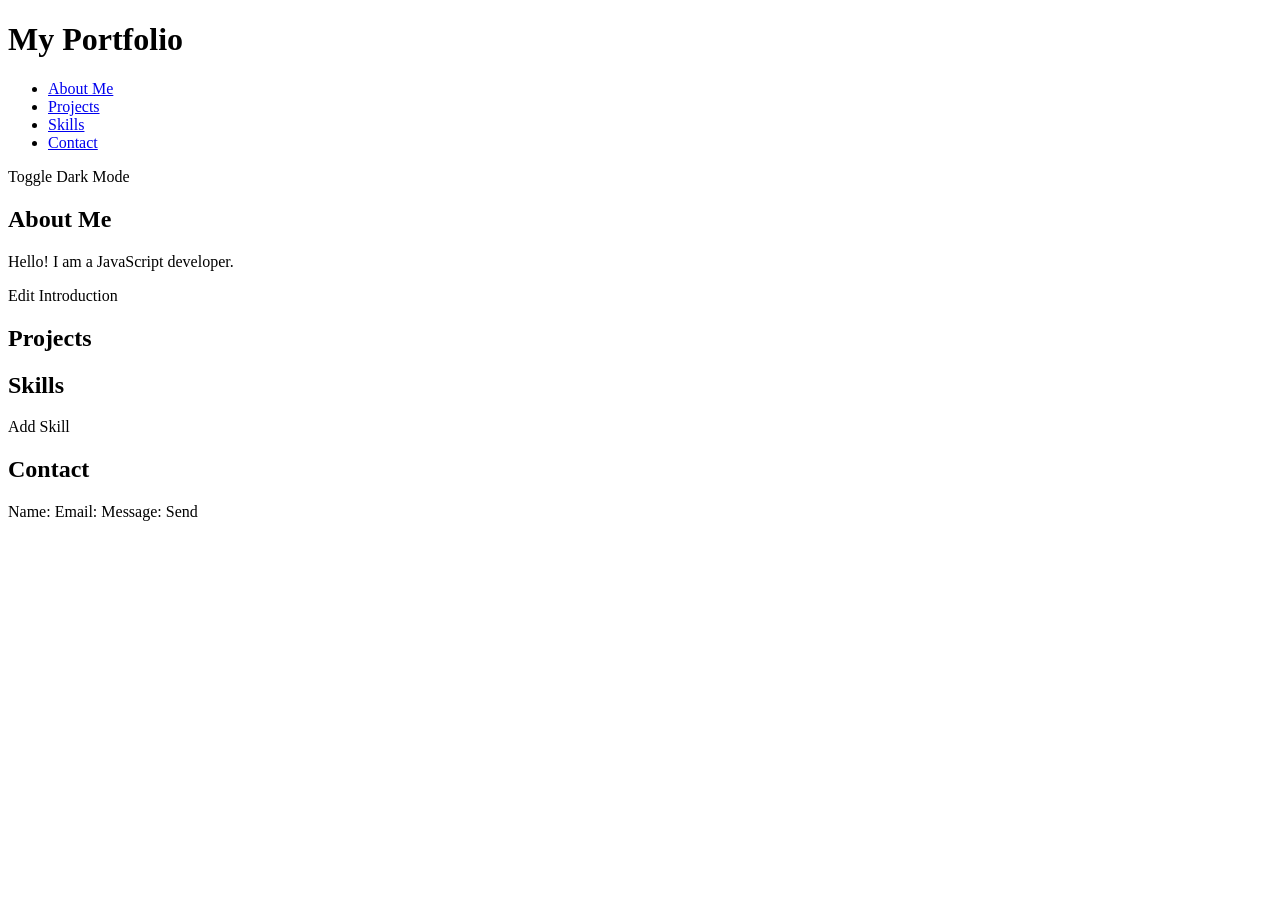
==== portfolio/index.html @ 0fdd5d21 "Add files via upload" ====
﻿<!DOCTYPE html PUBLIC "-//W3C//DTD XHTML 1.0 Transitional//EN" "http://www.w3.org/TR/xhtml1/DTD/xhtml1-transitional.dtd"><html><head></head><body>


    
    
    
    


    <header>
        <div class="container">
            <h1>My Portfolio</h1>
            <nav>
                <ul>
                    <li><a rel="noopener" href="#about">About Me</a></li>
                    <li><a rel="noopener" href="#projects">Projects</a></li>
                    <li><a rel="noopener" href="#skills">Skills</a></li>
                    <li><a rel="noopener" href="#contact">Contact</a></li>
                </ul>
            </nav>
            Toggle Dark Mode
        </div>
    </header>
    <main class="container">
        <section>
            <h2>About Me</h2>
            <p>Hello! I am a JavaScript developer.</p>
            Edit Introduction
        </section>
        <section>
            <h2>Projects</h2>
            <div class="grid"></div>
        </section>
        <section>
            <h2>Skills</h2>
            <ul></ul>
            <div class="skill-inputs">
                
                
                Add Skill
            </div>
        </section>
        <section>
            <h2>Contact</h2>
            
                <label for="name">Name:</label>
                
                <label for="email">Email:</label>
                
                <label for="message">Message:</label>
                
                Send
            
        </section>
    </main>
    


<script type="module" src="https://s.brightspace.com/lib/bsi/2026.7.209/unbundled/mathjax.js"></script><script type="text/javascript">document.addEventListener('DOMContentLoaded', function() {
					if (document.querySelector('math, .d2l-element, .d2l-cplus-layout') || /\$\$|\\\(|\\\[|\\begin{|\\ref{|\\eqref{/.test(document.body.innerHTML)) {
						document.querySelectorAll('mspace[linebreak="newline"]').forEach(elm => {
							elm.setAttribute('style', 'display: block; height: 0.5rem;');
						});

						document.querySelectorAll('math mmultiscripts > none').forEach(elm => {
							const mrow = document.createElementNS('http://www.w3.org/1998/Math/MathML', 'mrow');
							elm.replaceWith(mrow);
						});

						window.D2L.MathJax.loadMathJax({
							outputScale: 1.5,
							renderLatex: true,
							enableMML3Support: false
						});
					}
				});</script><script type="module" src="https://s.brightspace.com/lib/bsi/2026.7.209/unbundled/prism.js"></script><script type="text/javascript">document.addEventListener('DOMContentLoaded', function() {
					document.querySelectorAll('.d2l-code').forEach(code => {
						window.D2L.Prism.formatCodeElement(code);
					});
				});</script><script type="module" src="https://s.brightspace.com/lib/bsi/2026.7.209/unbundled/embeds.js"></script><script type="text/javascript">document.addEventListener('DOMContentLoaded', function() {
					window.D2L.EmbedRenderer.renderEmbeds(document.body);
				});</script></body></html>
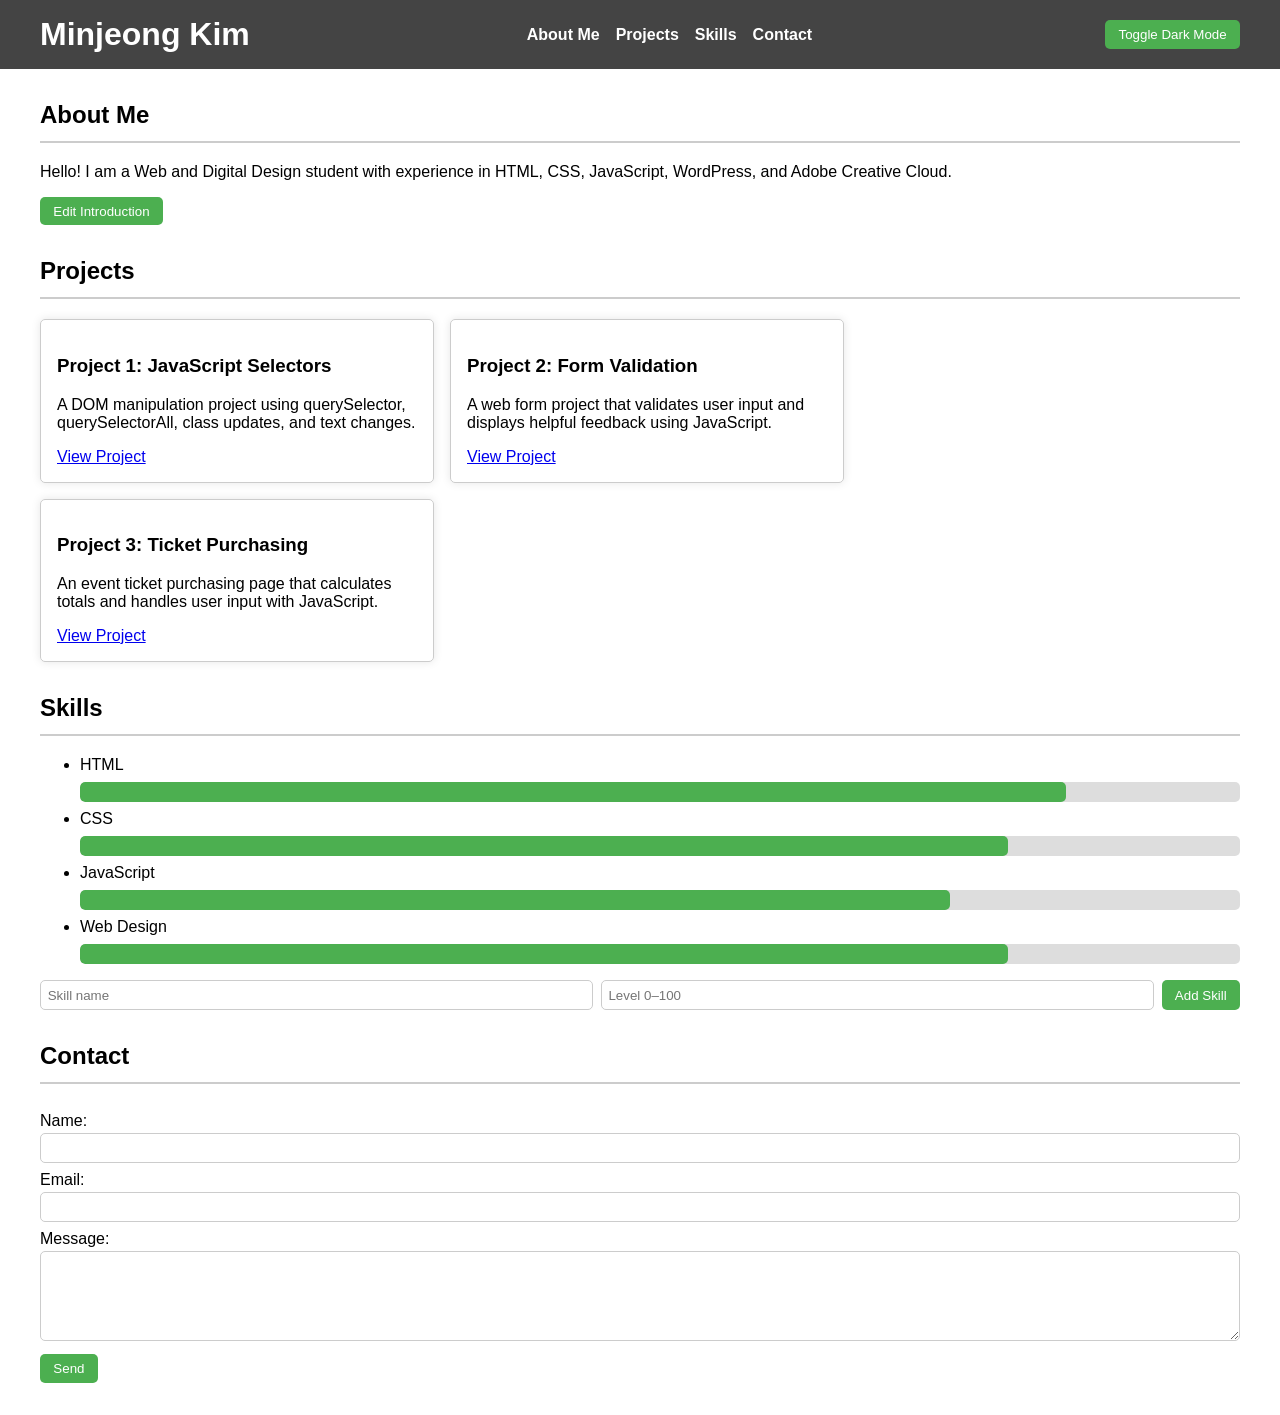
==== commit 901b829d: "Add files via upload" ====
--- a/portfolio/index.html
+++ b/portfolio/index.html
@@ -1,82 +1,66 @@
-﻿<!DOCTYPE html PUBLIC "-//W3C//DTD XHTML 1.0 Transitional//EN" "http://www.w3.org/TR/xhtml1/DTD/xhtml1-transitional.dtd"><html><head></head><body>
+<!DOCTYPE html>
+<html lang="en">
+<head>
+  <meta charset="UTF-8">
+  <meta name="viewport" content="width=device-width, initial-scale=1.0">
+  <title>Minjeong Kim | Portfolio</title>
+  <link rel="stylesheet" href="style.css">
+</head>
+<body>
+  <header>
+    <div class="container">
+      <h1>Minjeong Kim</h1>
+      <nav aria-label="Primary navigation">
+        <ul>
+          <li><a href="#about">About Me</a></li>
+          <li><a href="#projects">Projects</a></li>
+          <li><a href="#skills">Skills</a></li>
+          <li><a href="#contact">Contact</a></li>
+        </ul>
+      </nav>
+      <button id="theme-toggle" type="button">Toggle Dark Mode</button>
+    </div>
+  </header>
 
+  <main class="container">
+    <section id="about">
+      <h2>About Me</h2>
+      <p id="introduction">Hello! I am a Web and Digital Design student with experience in HTML, CSS, JavaScript, WordPress, and Adobe Creative Cloud.</p>
+      <button id="edit-intro" type="button">Edit Introduction</button>
+    </section>
 
-    
-    
-    
-    
+    <section id="projects">
+      <h2>Projects</h2>
+      <div id="project-list"></div>
+    </section>
 
+    <section id="skills">
+      <h2>Skills</h2>
+      <ul id="skill-list"></ul>
+      <div class="skill-inputs">
+        <input id="new-skill" type="text" placeholder="Skill name">
+        <input id="skill-level" type="number" min="0" max="100" placeholder="Level 0–100">
+        <button id="add-skill" type="button">Add Skill</button>
+      </div>
+    </section>
 
-    <header>
-        <div class="container">
-            <h1>My Portfolio</h1>
-            <nav>
-                <ul>
-                    <li><a rel="noopener" href="#about">About Me</a></li>
-                    <li><a rel="noopener" href="#projects">Projects</a></li>
-                    <li><a rel="noopener" href="#skills">Skills</a></li>
-                    <li><a rel="noopener" href="#contact">Contact</a></li>
-                </ul>
-            </nav>
-            Toggle Dark Mode
-        </div>
-    </header>
-    <main class="container">
-        <section>
-            <h2>About Me</h2>
-            <p>Hello! I am a JavaScript developer.</p>
-            Edit Introduction
-        </section>
-        <section>
-            <h2>Projects</h2>
-            <div class="grid"></div>
-        </section>
-        <section>
-            <h2>Skills</h2>
-            <ul></ul>
-            <div class="skill-inputs">
-                
-                
-                Add Skill
-            </div>
-        </section>
-        <section>
-            <h2>Contact</h2>
-            
-                <label for="name">Name:</label>
-                
-                <label for="email">Email:</label>
-                
-                <label for="message">Message:</label>
-                
-                Send
-            
-        </section>
-    </main>
-    
+    <section id="contact">
+      <h2>Contact</h2>
+      <form id="contact-form">
+        <label for="name">Name:</label>
+        <input id="name" name="name" type="text" required>
 
+        <label for="email">Email:</label>
+        <input id="email" name="email" type="email" required>
 
-<script type="module" src="https://s.brightspace.com/lib/bsi/2026.7.209/unbundled/mathjax.js"></script><script type="text/javascript">document.addEventListener('DOMContentLoaded', function() {
-					if (document.querySelector('math, .d2l-element, .d2l-cplus-layout') || /\$\$|\\\(|\\\[|\\begin{|\\ref{|\\eqref{/.test(document.body.innerHTML)) {
-						document.querySelectorAll('mspace[linebreak="newline"]').forEach(elm => {
-							elm.setAttribute('style', 'display: block; height: 0.5rem;');
-						});
-
-						document.querySelectorAll('math mmultiscripts > none').forEach(elm => {
-							const mrow = document.createElementNS('http://www.w3.org/1998/Math/MathML', 'mrow');
-							elm.replaceWith(mrow);
-						});
-
-						window.D2L.MathJax.loadMathJax({
-							outputScale: 1.5,
-							renderLatex: true,
-							enableMML3Support: false
-						});
-					}
-				});</script><script type="module" src="https://s.brightspace.com/lib/bsi/2026.7.209/unbundled/prism.js"></script><script type="text/javascript">document.addEventListener('DOMContentLoaded', function() {
-					document.querySelectorAll('.d2l-code').forEach(code => {
-						window.D2L.Prism.formatCodeElement(code);
-					});
-				});</script><script type="module" src="https://s.brightspace.com/lib/bsi/2026.7.209/unbundled/embeds.js"></script><script type="text/javascript">document.addEventListener('DOMContentLoaded', function() {
-					window.D2L.EmbedRenderer.renderEmbeds(document.body);
-				});</script></body></html>+        <label for="message">Message:</label>
+        <textarea id="message" name="message" rows="5" required></textarea>
+
+        <button type="submit">Send</button>
+      </form>
+    </section>
+  </main>
+
+  <script src="portfolio.js"></script>
+</body>
+</html>
--- a/portfolio/style.css
+++ b/portfolio/style.css
@@ -0,0 +1,180 @@
+/* Base Styles */
+body {
+    font-family: 'Arial', sans-serif;
+    margin: 0;
+    padding: 0;
+    background-color: white;
+    color: black;
+    transition: background-color 0.3s, color 0.3s;
+}
+
+body.dark-mode {
+    background-color: #333;
+    color: white;
+}
+
+header {
+    background-color: #444;
+    color: white;
+    padding: 1em 0;
+    margin-bottom: 2em;
+}
+
+body.dark-mode header {
+    background-color: #222;
+}
+
+header .container {
+    display: flex;
+    justify-content: space-between;
+    align-items: center;
+    max-width: 1200px;
+    margin: 0 auto;
+    padding: 0 1em;
+}
+
+header h1 {
+    margin: 0;
+}
+
+nav ul {
+    list-style: none;
+    padding: 0;
+    margin: 0;
+    display: flex;
+}
+
+nav ul li {
+    margin-right: 1em;
+}
+
+nav ul li a {
+    color: white;
+    text-decoration: none;
+    font-weight: bold;
+}
+
+body.dark-mode nav ul li a {
+    color: #ddd;
+}
+
+.container {
+    max-width: 1200px;
+    margin: 0 auto;
+    padding: 0 1em;
+}
+
+section {
+    margin: 2em 0;
+}
+
+h2 {
+    border-bottom: 2px solid #ccc;
+    padding-bottom: 0.5em;
+}
+
+button {
+    background-color: #4CAF50;
+    color: white;
+    border: none;
+    padding: 0.5em 1em;
+    cursor: pointer;
+    border-radius: 5px;
+    transition: background-color 0.3s;
+}
+
+button:hover {
+    background-color: #45a049;
+}
+
+button:disabled {
+    background-color: #ccc;
+    cursor: not-allowed;
+}
+
+/* Project Styles */
+#project-list {
+    display: flex;
+    flex-wrap: wrap;
+    gap: 1em;
+}
+
+.project-card {
+    border: 1px solid #ccc;
+    border-radius: 5px;
+    padding: 1em;
+    width: 100%;
+    max-width: 30%;
+    box-shadow: 0 0 10px rgba(0, 0, 0, 0.1);
+    transition: transform 0.3s, box-shadow 0.3s;
+}
+
+body.dark-mode .project-card {
+    border-color: #555;
+    background-color: #444;
+}
+
+.project-card:hover {
+    transform: translateY(-5px);
+    box-shadow: 0 10px 20px rgba(0, 0, 0, 0.2);
+}
+
+/* Skill Styles */
+.skill-inputs {
+    display: flex;
+    gap: 0.5em;
+    margin: 1em 0;
+}
+
+.skill-inputs input {
+    flex: 1;
+    padding: 0.5em;
+    border: 1px solid #ccc;
+    border-radius: 5px;
+}
+
+.skill-inputs button {
+    flex-shrink: 0;
+}
+
+.skill-bar {
+    background-color: #ddd;
+    border-radius: 5px;
+    overflow: hidden;
+    margin: 0.5em 0;
+}
+
+.skill-bar-fill {
+    background-color: #4caf50;
+    height: 20px;
+    width: 0;
+    border-radius: 5px;
+    transition: width 0.3s;
+}
+
+body.dark-mode .skill-bar-fill {
+    background-color: #76c7c0;
+}
+
+/* Contact Form Styles */
+form {
+    display: flex;
+    flex-direction: column;
+}
+
+form label {
+    margin-top: 0.5em;
+}
+
+form input,
+form textarea {
+    padding: 0.5em;
+    border: 1px solid #ccc;
+    border-radius: 5px;
+    margin-top: 0.2em;
+}
+
+form button {
+    align-self: flex-start;
+    margin-top: 1em;
+}
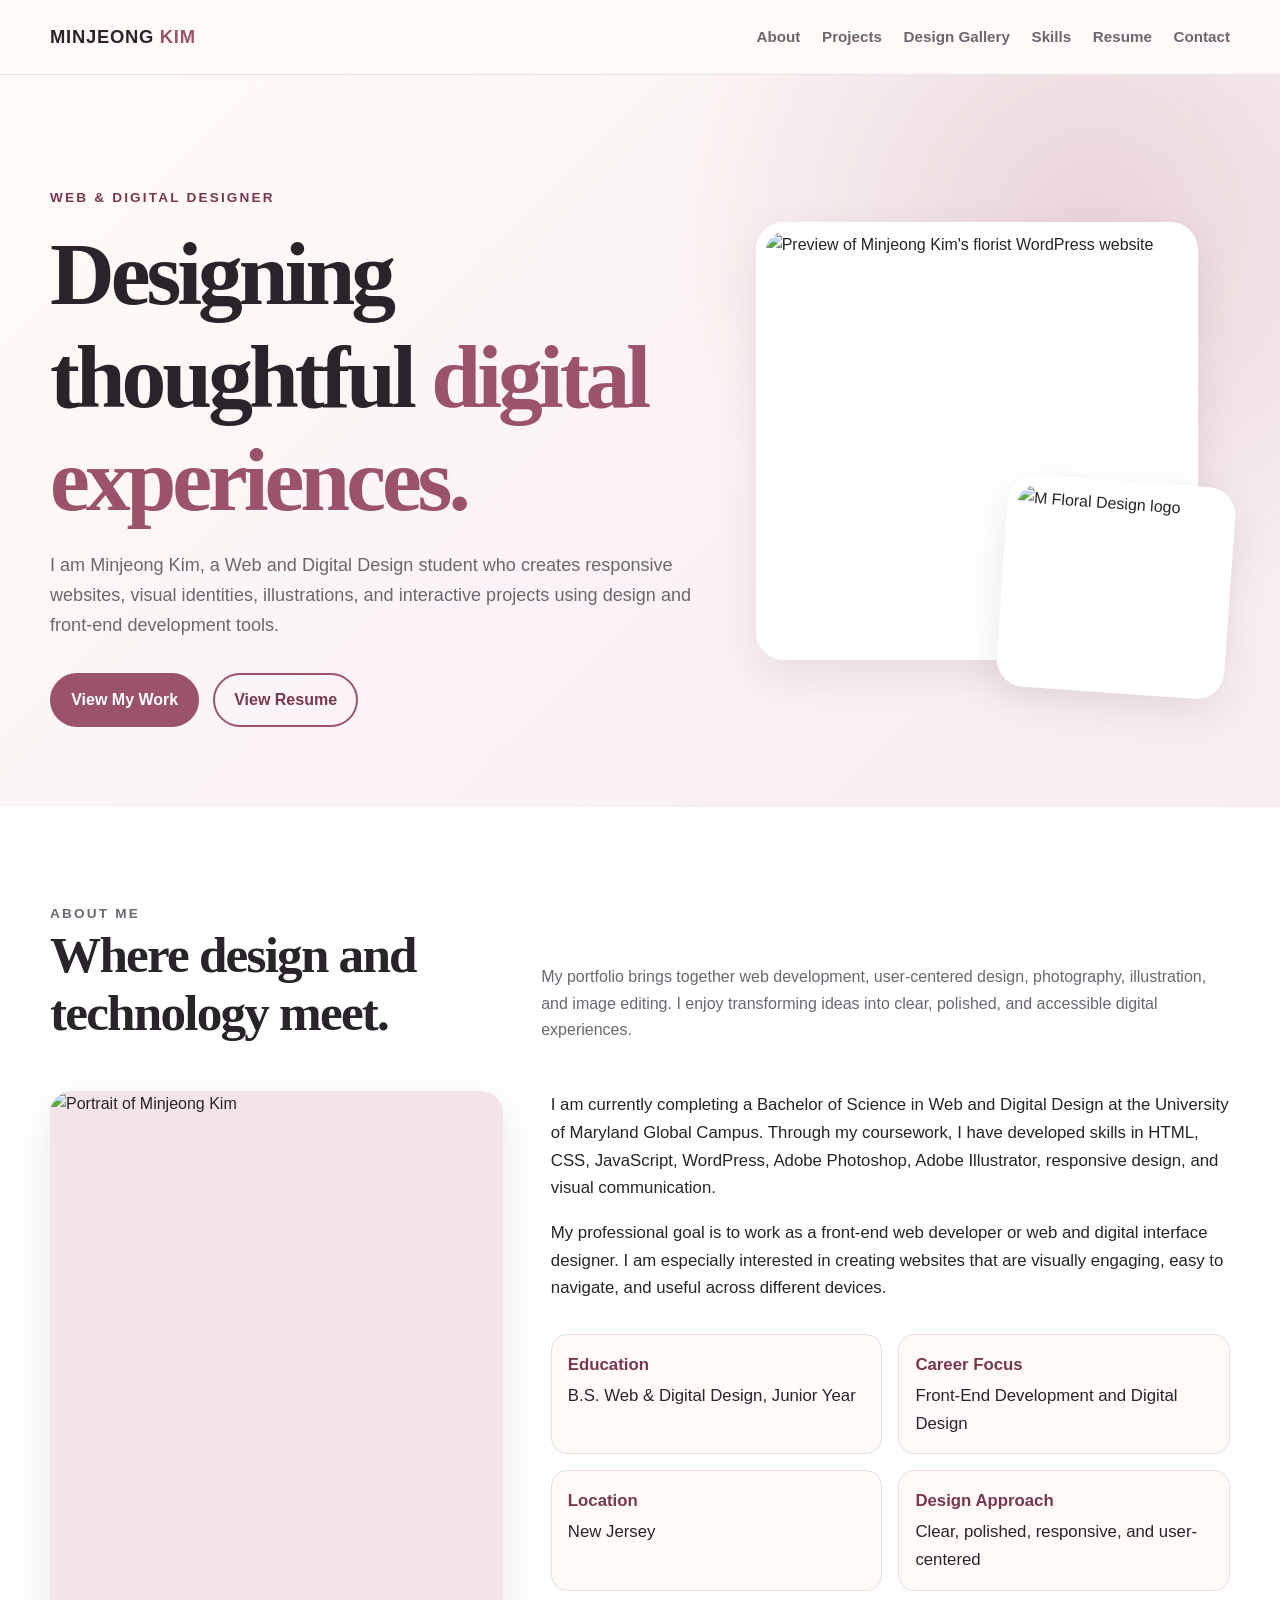
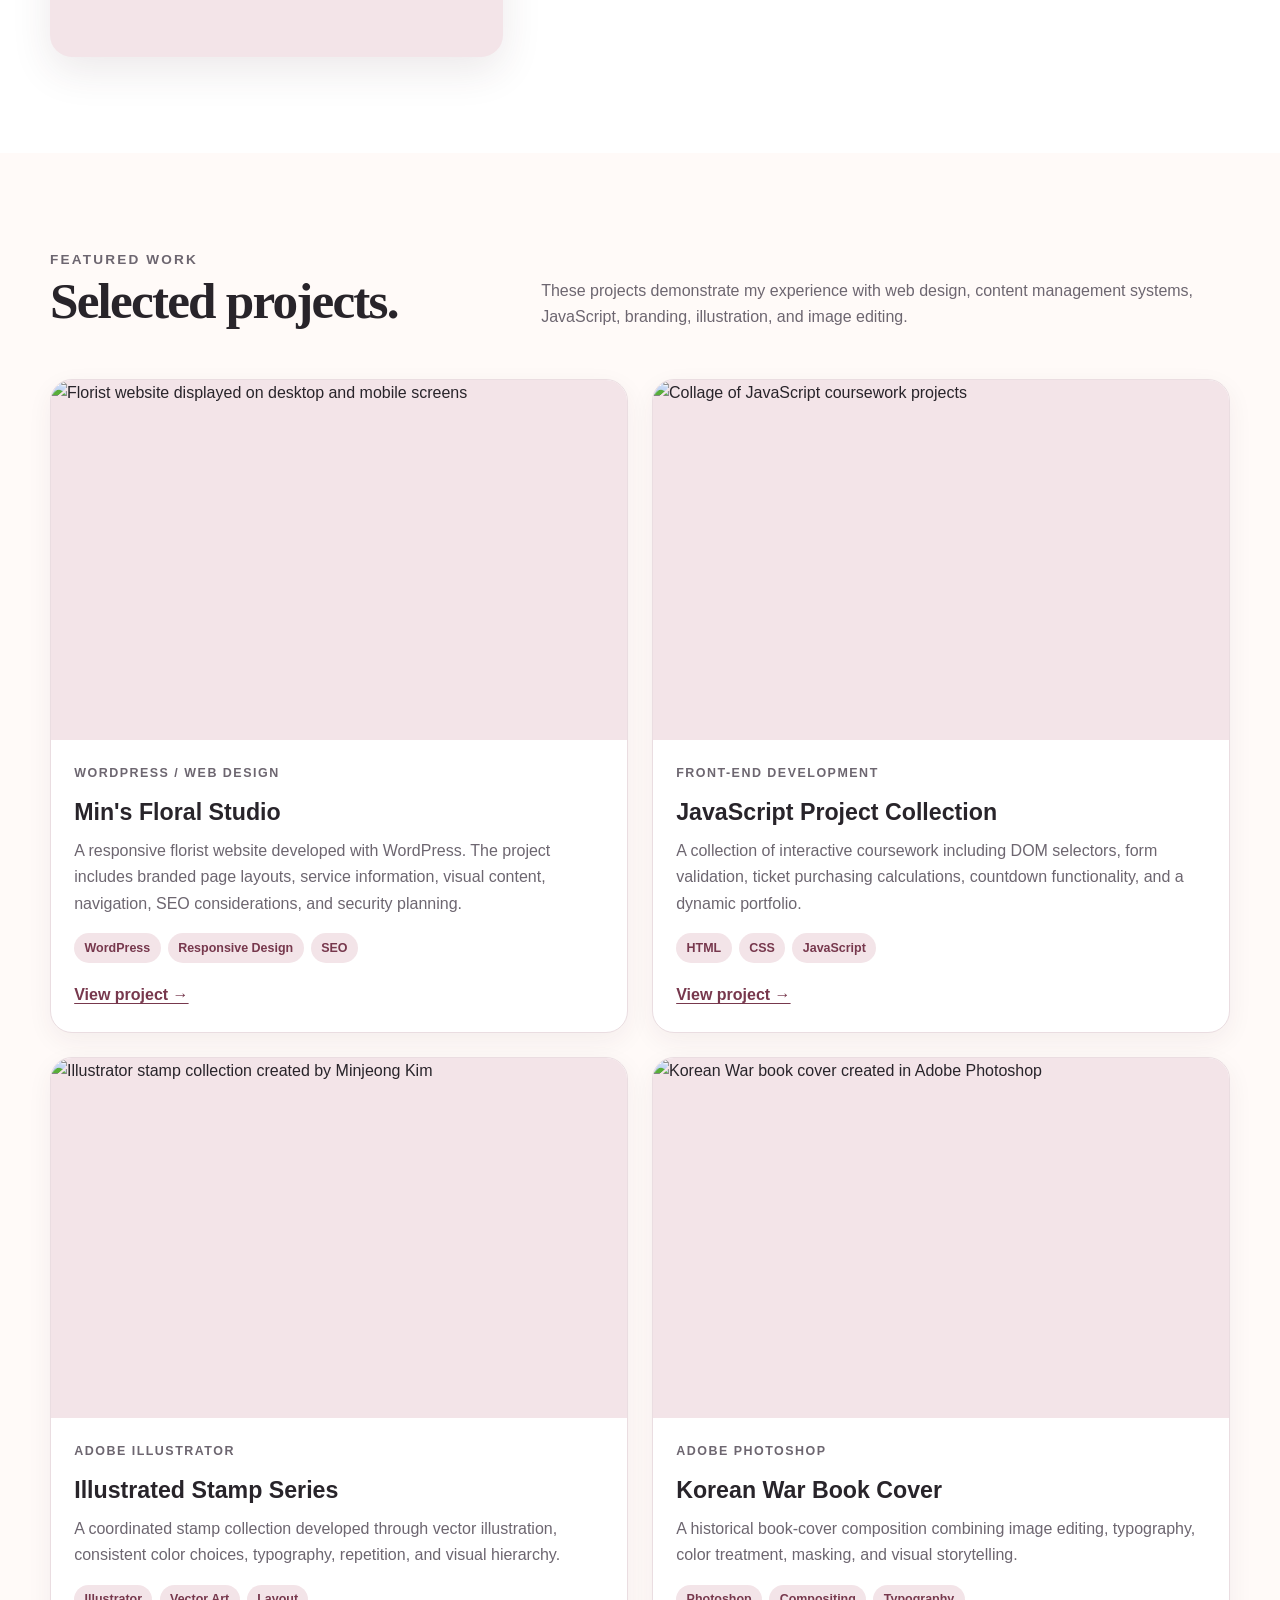
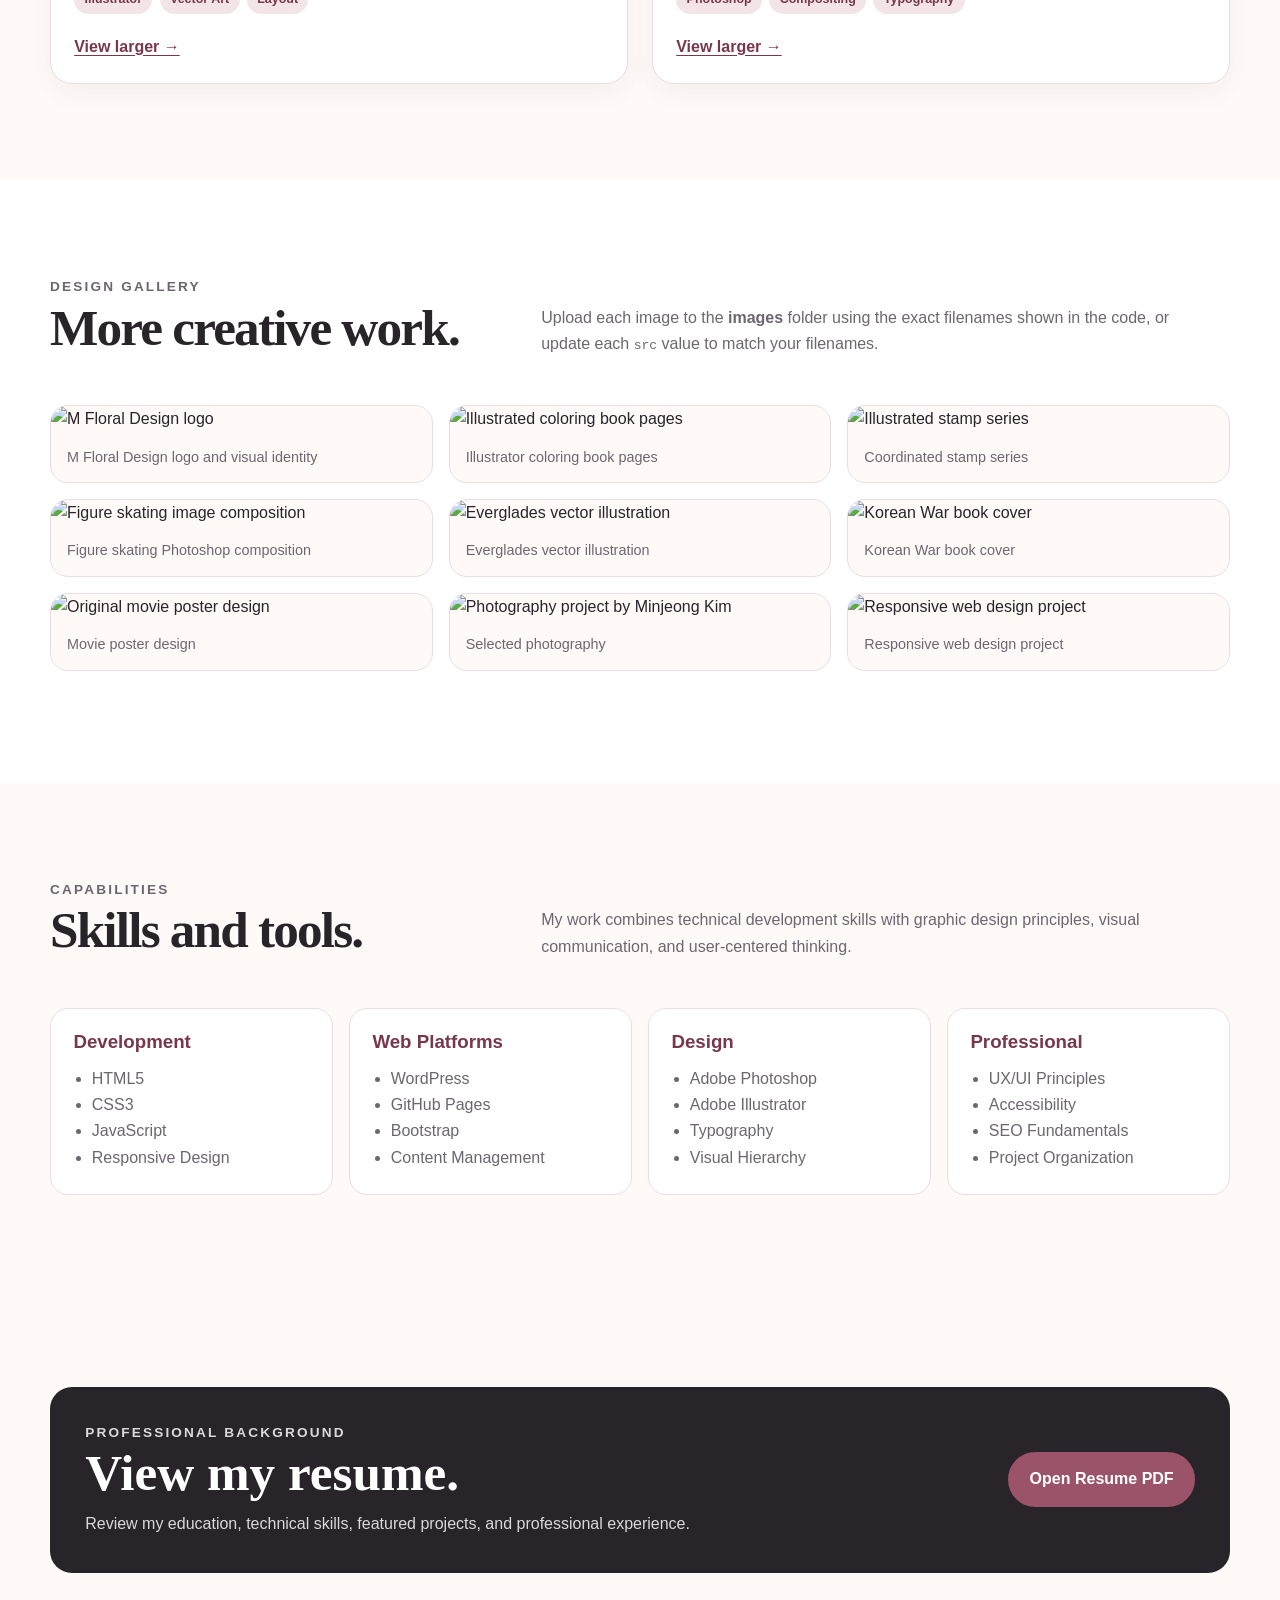
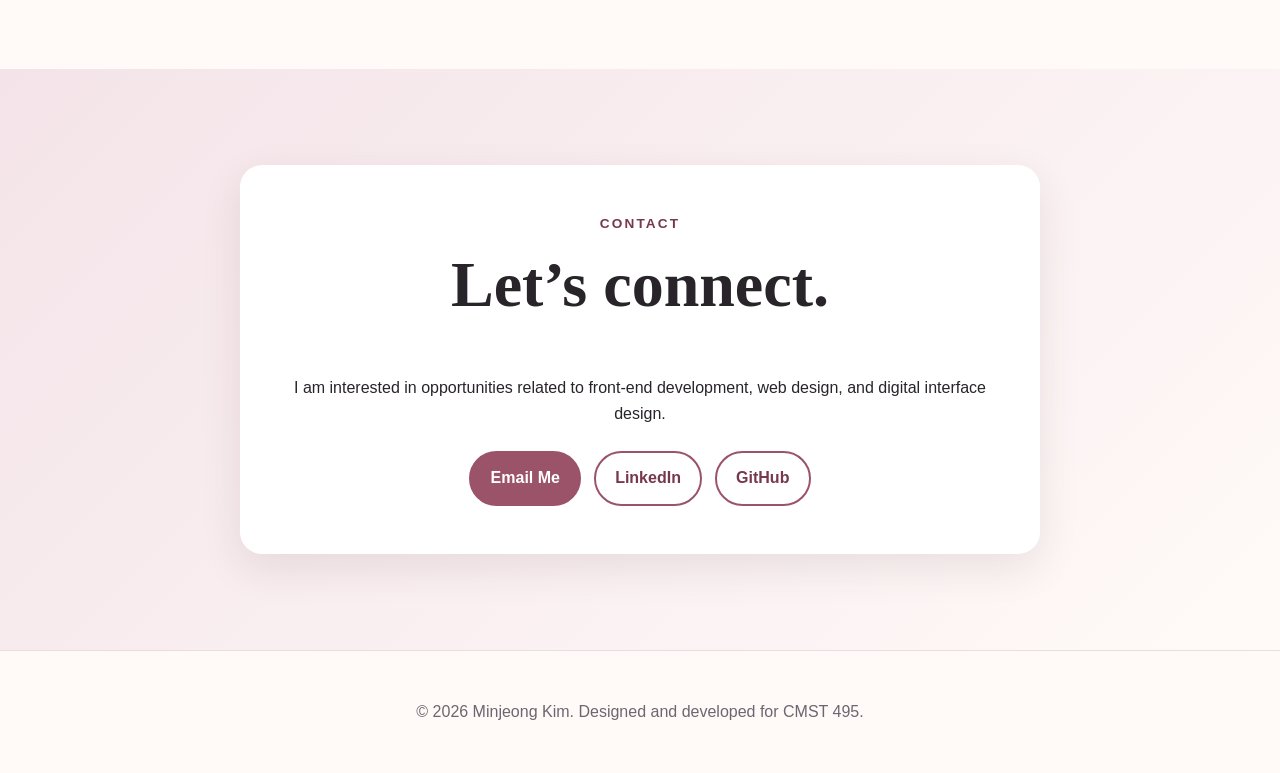
==== commit 56c8790d: "Rename index_project4_portfolio.html to index.html" ====
--- a/portfolio/index.html
+++ b/portfolio/index.html
@@ -3,64 +3,972 @@
 <head>
   <meta charset="UTF-8">
   <meta name="viewport" content="width=device-width, initial-scale=1.0">
-  <title>Minjeong Kim | Portfolio</title>
-  <link rel="stylesheet" href="style.css">
+  <meta name="description" content="Minjeong Kim's Web and Digital Design portfolio featuring web development, JavaScript, WordPress, Photoshop, and Illustrator projects.">
+  <title>Minjeong Kim | Web & Digital Design Portfolio</title>
+
+  <style>
+    :root {
+      --bg: #fffaf8;
+      --surface: #ffffff;
+      --text: #28242a;
+      --muted: #6d6670;
+      --accent: #9b5369;
+      --accent-dark: #77384d;
+      --accent-soft: #f3e4e8;
+      --line: #eadde1;
+      --shadow: 0 14px 40px rgba(65, 40, 50, 0.10);
+      --radius: 22px;
+      --max-width: 1180px;
+    }
+
+    * {
+      box-sizing: border-box;
+    }
+
+    html {
+      scroll-behavior: smooth;
+    }
+
+    body {
+      margin: 0;
+      font-family: Arial, Helvetica, sans-serif;
+      color: var(--text);
+      background: var(--bg);
+      line-height: 1.65;
+    }
+
+    img {
+      display: block;
+      width: 100%;
+      max-width: 100%;
+    }
+
+    a {
+      color: inherit;
+    }
+
+    .skip-link {
+      position: absolute;
+      left: -9999px;
+      top: 0;
+      padding: 0.75rem 1rem;
+      background: var(--text);
+      color: white;
+      z-index: 1000;
+    }
+
+    .skip-link:focus {
+      left: 1rem;
+      top: 1rem;
+    }
+
+    .container {
+      width: min(calc(100% - 2rem), var(--max-width));
+      margin: 0 auto;
+    }
+
+    .site-header {
+      position: sticky;
+      top: 0;
+      z-index: 100;
+      background: rgba(255, 250, 248, 0.94);
+      backdrop-filter: blur(14px);
+      border-bottom: 1px solid rgba(234, 221, 225, 0.9);
+    }
+
+    .nav-wrap {
+      min-height: 74px;
+      display: flex;
+      align-items: center;
+      justify-content: space-between;
+      gap: 1rem;
+    }
+
+    .brand {
+      text-decoration: none;
+      font-size: 1.15rem;
+      font-weight: 800;
+      letter-spacing: 0.04em;
+    }
+
+    .brand span {
+      color: var(--accent);
+    }
+
+    .nav-toggle {
+      display: none;
+      border: 1px solid var(--line);
+      background: var(--surface);
+      border-radius: 10px;
+      padding: 0.6rem 0.8rem;
+      font: inherit;
+      cursor: pointer;
+    }
+
+    .site-nav ul {
+      display: flex;
+      align-items: center;
+      gap: 1.35rem;
+      list-style: none;
+      padding: 0;
+      margin: 0;
+    }
+
+    .site-nav a {
+      text-decoration: none;
+      font-size: 0.95rem;
+      font-weight: 700;
+      color: var(--muted);
+    }
+
+    .site-nav a:hover,
+    .site-nav a:focus {
+      color: var(--accent-dark);
+    }
+
+    .hero {
+      padding: 7rem 0 5rem;
+      background:
+        radial-gradient(circle at 85% 20%, rgba(155, 83, 105, 0.18), transparent 26rem),
+        linear-gradient(135deg, #fffaf8 0%, #f8edf0 100%);
+    }
+
+    .hero-grid {
+      display: grid;
+      grid-template-columns: 1.15fr 0.85fr;
+      align-items: center;
+      gap: 4rem;
+    }
+
+    .eyebrow {
+      margin: 0 0 0.8rem;
+      color: var(--accent-dark);
+      font-size: 0.85rem;
+      font-weight: 800;
+      text-transform: uppercase;
+      letter-spacing: 0.16em;
+    }
+
+    h1, h2, h3 {
+      line-height: 1.15;
+      margin-top: 0;
+    }
+
+    h1 {
+      margin-bottom: 1.25rem;
+      font-family: Georgia, "Times New Roman", serif;
+      font-size: clamp(3rem, 7vw, 6rem);
+      letter-spacing: -0.045em;
+    }
+
+    h1 span {
+      color: var(--accent);
+    }
+
+    .hero-copy {
+      max-width: 650px;
+      margin: 0 0 2rem;
+      color: var(--muted);
+      font-size: 1.13rem;
+    }
+
+    .button-row {
+      display: flex;
+      flex-wrap: wrap;
+      gap: 0.85rem;
+    }
+
+    .button {
+      display: inline-flex;
+      align-items: center;
+      justify-content: center;
+      min-height: 48px;
+      padding: 0.75rem 1.2rem;
+      border: 2px solid var(--accent);
+      border-radius: 999px;
+      background: var(--accent);
+      color: white;
+      text-decoration: none;
+      font-weight: 800;
+      transition: transform 0.2s ease, background 0.2s ease;
+    }
+
+    .button:hover,
+    .button:focus {
+      transform: translateY(-2px);
+      background: var(--accent-dark);
+      border-color: var(--accent-dark);
+    }
+
+    .button.secondary {
+      background: transparent;
+      color: var(--accent-dark);
+    }
+
+    .hero-art {
+      position: relative;
+      min-height: 470px;
+    }
+
+    .hero-card {
+      position: absolute;
+      overflow: hidden;
+      border: 10px solid white;
+      border-radius: 28px;
+      background: white;
+      box-shadow: var(--shadow);
+    }
+
+    .hero-card img {
+      height: 100%;
+      object-fit: cover;
+    }
+
+    .hero-card.main {
+      inset: 0 2rem 2rem 0;
+    }
+
+    .hero-card.small {
+      width: 48%;
+      height: 45%;
+      right: 0;
+      bottom: 0;
+      transform: rotate(4deg);
+    }
+
+    section {
+      padding: 6rem 0;
+    }
+
+    .section-heading {
+      display: grid;
+      grid-template-columns: 0.8fr 1.2fr;
+      gap: 2rem;
+      align-items: end;
+      margin-bottom: 3rem;
+    }
+
+    .section-heading h2 {
+      margin-bottom: 0;
+      font-family: Georgia, "Times New Roman", serif;
+      font-size: clamp(2.3rem, 4vw, 4rem);
+      letter-spacing: -0.035em;
+    }
+
+    .section-heading p {
+      margin: 0;
+      color: var(--muted);
+      max-width: 670px;
+    }
+
+    .about {
+      background: var(--surface);
+    }
+
+    .about-grid {
+      display: grid;
+      grid-template-columns: 0.8fr 1.2fr;
+      gap: 3rem;
+      align-items: start;
+    }
+
+    .portrait {
+      overflow: hidden;
+      border-radius: var(--radius);
+      box-shadow: var(--shadow);
+      aspect-ratio: 4 / 5;
+      background: var(--accent-soft);
+    }
+
+    .portrait img {
+      height: 100%;
+      object-fit: cover;
+    }
+
+    .about-copy {
+      font-size: 1.05rem;
+    }
+
+    .about-copy p:first-child {
+      margin-top: 0;
+    }
+
+    .quick-facts {
+      display: grid;
+      grid-template-columns: repeat(2, minmax(0, 1fr));
+      gap: 1rem;
+      margin-top: 2rem;
+    }
+
+    .fact {
+      padding: 1rem;
+      border: 1px solid var(--line);
+      border-radius: 16px;
+      background: var(--bg);
+    }
+
+    .fact strong {
+      display: block;
+      margin-bottom: 0.2rem;
+      color: var(--accent-dark);
+    }
+
+    .featured-grid {
+      display: grid;
+      grid-template-columns: repeat(2, minmax(0, 1fr));
+      gap: 1.5rem;
+    }
+
+    .project-card {
+      overflow: hidden;
+      border: 1px solid var(--line);
+      border-radius: var(--radius);
+      background: var(--surface);
+      box-shadow: 0 8px 26px rgba(65, 40, 50, 0.06);
+      transition: transform 0.25s ease, box-shadow 0.25s ease;
+    }
+
+    .project-card:hover {
+      transform: translateY(-6px);
+      box-shadow: var(--shadow);
+    }
+
+    .project-image {
+      overflow: hidden;
+      aspect-ratio: 16 / 10;
+      background: var(--accent-soft);
+    }
+
+    .project-image img {
+      height: 100%;
+      object-fit: cover;
+      transition: transform 0.35s ease;
+    }
+
+    .project-card:hover .project-image img {
+      transform: scale(1.025);
+    }
+
+    .project-content {
+      padding: 1.45rem;
+    }
+
+    .project-type {
+      margin: 0 0 0.45rem;
+      color: var(--accent-dark);
+      font-size: 0.78rem;
+      font-weight: 800;
+      text-transform: uppercase;
+      letter-spacing: 0.12em;
+    }
+
+    .project-content h3 {
+      margin-bottom: 0.75rem;
+      font-size: 1.45rem;
+    }
+
+    .project-content p {
+      margin: 0 0 1rem;
+      color: var(--muted);
+    }
+
+    .tags {
+      display: flex;
+      flex-wrap: wrap;
+      gap: 0.45rem;
+      margin-bottom: 1.2rem;
+    }
+
+    .tag {
+      padding: 0.28rem 0.65rem;
+      border-radius: 999px;
+      background: var(--accent-soft);
+      color: var(--accent-dark);
+      font-size: 0.78rem;
+      font-weight: 800;
+    }
+
+    .project-link {
+      color: var(--accent-dark);
+      font-weight: 800;
+      text-underline-offset: 0.2em;
+    }
+
+    .gallery-section {
+      background: var(--surface);
+    }
+
+    .gallery {
+      columns: 3 280px;
+      column-gap: 1rem;
+    }
+
+    .gallery figure {
+      break-inside: avoid;
+      margin: 0 0 1rem;
+      overflow: hidden;
+      border-radius: 18px;
+      border: 1px solid var(--line);
+      background: var(--bg);
+    }
+
+    .gallery img {
+      height: auto;
+    }
+
+    .gallery figcaption {
+      padding: 0.8rem 1rem;
+      color: var(--muted);
+      font-size: 0.9rem;
+    }
+
+    .skills-grid {
+      display: grid;
+      grid-template-columns: repeat(4, minmax(0, 1fr));
+      gap: 1rem;
+    }
+
+    .skill-group {
+      padding: 1.4rem;
+      border-radius: 18px;
+      border: 1px solid var(--line);
+      background: var(--surface);
+    }
+
+    .skill-group h3 {
+      margin-bottom: 0.8rem;
+      color: var(--accent-dark);
+    }
+
+    .skill-group ul {
+      margin: 0;
+      padding-left: 1.15rem;
+      color: var(--muted);
+    }
+
+    .resume-panel {
+      display: flex;
+      align-items: center;
+      justify-content: space-between;
+      gap: 2rem;
+      padding: 2.2rem;
+      border-radius: var(--radius);
+      background: var(--text);
+      color: white;
+    }
+
+    .resume-panel h2 {
+      margin-bottom: 0.5rem;
+      font-family: Georgia, "Times New Roman", serif;
+      font-size: clamp(2rem, 4vw, 3.3rem);
+    }
+
+    .resume-panel p {
+      margin: 0;
+      color: #ddd7de;
+    }
+
+    .contact {
+      background: linear-gradient(135deg, #f4e4e9, #fffaf8);
+    }
+
+    .contact-card {
+      max-width: 800px;
+      margin: 0 auto;
+      padding: 3rem;
+      text-align: center;
+      border-radius: var(--radius);
+      background: var(--surface);
+      box-shadow: var(--shadow);
+    }
+
+    .contact-card h2 {
+      font-family: Georgia, "Times New Roman", serif;
+      font-size: clamp(2.4rem, 5vw, 4.2rem);
+    }
+
+    .contact-links {
+      display: flex;
+      flex-wrap: wrap;
+      justify-content: center;
+      gap: 0.8rem;
+      margin-top: 1.5rem;
+    }
+
+    footer {
+      padding: 2rem 0;
+      text-align: center;
+      color: var(--muted);
+      border-top: 1px solid var(--line);
+    }
+
+    @media (max-width: 900px) {
+      .hero-grid,
+      .section-heading,
+      .about-grid {
+        grid-template-columns: 1fr;
+      }
+
+      .hero {
+        padding-top: 5rem;
+      }
+
+      .hero-art {
+        min-height: 400px;
+      }
+
+      .featured-grid {
+        grid-template-columns: 1fr;
+      }
+
+      .skills-grid {
+        grid-template-columns: repeat(2, minmax(0, 1fr));
+      }
+    }
+
+    @media (max-width: 680px) {
+      .nav-toggle {
+        display: inline-block;
+      }
+
+      .site-nav {
+        position: absolute;
+        top: 74px;
+        left: 0;
+        right: 0;
+        display: none;
+        padding: 1rem;
+        background: var(--surface);
+        border-bottom: 1px solid var(--line);
+      }
+
+      .site-nav.open {
+        display: block;
+      }
+
+      .site-nav ul {
+        flex-direction: column;
+        align-items: stretch;
+      }
+
+      .site-nav a {
+        display: block;
+        padding: 0.65rem;
+      }
+
+      .hero-art {
+        min-height: 320px;
+      }
+
+      .hero-card.main {
+        inset: 0 1rem 1rem 0;
+      }
+
+      .quick-facts,
+      .skills-grid {
+        grid-template-columns: 1fr;
+      }
+
+      .resume-panel {
+        align-items: flex-start;
+        flex-direction: column;
+      }
+
+      .contact-card {
+        padding: 2rem 1.25rem;
+      }
+
+      section {
+        padding: 4.5rem 0;
+      }
+    }
+  </style>
 </head>
+
 <body>
-  <header>
-    <div class="container">
-      <h1>Minjeong Kim</h1>
-      <nav aria-label="Primary navigation">
+  <a class="skip-link" href="#main-content">Skip to main content</a>
+
+  <header class="site-header">
+    <div class="container nav-wrap">
+      <a class="brand" href="#home">MINJEONG <span>KIM</span></a>
+
+      <button class="nav-toggle" type="button" aria-expanded="false" aria-controls="site-navigation">
+        Menu
+      </button>
+
+      <nav class="site-nav" id="site-navigation" aria-label="Main navigation">
         <ul>
-          <li><a href="#about">About Me</a></li>
+          <li><a href="#about">About</a></li>
           <li><a href="#projects">Projects</a></li>
+          <li><a href="#gallery">Design Gallery</a></li>
           <li><a href="#skills">Skills</a></li>
+          <li><a href="#resume">Resume</a></li>
           <li><a href="#contact">Contact</a></li>
         </ul>
       </nav>
-      <button id="theme-toggle" type="button">Toggle Dark Mode</button>
     </div>
   </header>
 
-  <main class="container">
-    <section id="about">
-      <h2>About Me</h2>
-      <p id="introduction">Hello! I am a Web and Digital Design student with experience in HTML, CSS, JavaScript, WordPress, and Adobe Creative Cloud.</p>
-      <button id="edit-intro" type="button">Edit Introduction</button>
-    </section>
-
-    <section id="projects">
-      <h2>Projects</h2>
-      <div id="project-list"></div>
-    </section>
-
-    <section id="skills">
-      <h2>Skills</h2>
-      <ul id="skill-list"></ul>
-      <div class="skill-inputs">
-        <input id="new-skill" type="text" placeholder="Skill name">
-        <input id="skill-level" type="number" min="0" max="100" placeholder="Level 0–100">
-        <button id="add-skill" type="button">Add Skill</button>
+  <main id="main-content">
+    <section class="hero" id="home">
+      <div class="container hero-grid">
+        <div>
+          <p class="eyebrow">Web & Digital Designer</p>
+          <h1>Designing thoughtful <span>digital experiences.</span></h1>
+          <p class="hero-copy">
+            I am Minjeong Kim, a Web and Digital Design student who creates responsive websites,
+            visual identities, illustrations, and interactive projects using design and front-end
+            development tools.
+          </p>
+
+          <div class="button-row">
+            <a class="button" href="#projects">View My Work</a>
+            <a class="button secondary" href="files/Minjeong_Kim_Resume.pdf" target="_blank" rel="noopener">View Resume</a>
+          </div>
+        </div>
+
+        <div class="hero-art" aria-label="Selected portfolio artwork">
+          <div class="hero-card main">
+            <img src="images/florist-website.jpg" alt="Preview of Minjeong Kim's florist WordPress website">
+          </div>
+          <div class="hero-card small">
+            <img src="images/m-floral-logo.jpg" alt="M Floral Design logo">
+          </div>
+        </div>
       </div>
     </section>
 
-    <section id="contact">
-      <h2>Contact</h2>
-      <form id="contact-form">
-        <label for="name">Name:</label>
-        <input id="name" name="name" type="text" required>
-
-        <label for="email">Email:</label>
-        <input id="email" name="email" type="email" required>
-
-        <label for="message">Message:</label>
-        <textarea id="message" name="message" rows="5" required></textarea>
-
-        <button type="submit">Send</button>
-      </form>
+    <section class="about" id="about">
+      <div class="container">
+        <div class="section-heading">
+          <div>
+            <p class="eyebrow">About Me</p>
+            <h2>Where design and technology meet.</h2>
+          </div>
+          <p>
+            My portfolio brings together web development, user-centered design, photography,
+            illustration, and image editing. I enjoy transforming ideas into clear, polished,
+            and accessible digital experiences.
+          </p>
+        </div>
+
+        <div class="about-grid">
+          <div class="portrait">
+            <img src="images/profile-photo.jpg" alt="Portrait of Minjeong Kim">
+          </div>
+
+          <div class="about-copy">
+            <p>
+              I am currently completing a Bachelor of Science in Web and Digital Design at the
+              University of Maryland Global Campus. Through my coursework, I have developed skills
+              in HTML, CSS, JavaScript, WordPress, Adobe Photoshop, Adobe Illustrator, responsive
+              design, and visual communication.
+            </p>
+            <p>
+              My professional goal is to work as a front-end web developer or web and digital
+              interface designer. I am especially interested in creating websites that are visually
+              engaging, easy to navigate, and useful across different devices.
+            </p>
+
+            <div class="quick-facts">
+              <div class="fact">
+                <strong>Education</strong>
+                B.S. Web & Digital Design, Junior Year
+              </div>
+              <div class="fact">
+                <strong>Career Focus</strong>
+                Front-End Development and Digital Design
+              </div>
+              <div class="fact">
+                <strong>Location</strong>
+                New Jersey
+              </div>
+              <div class="fact">
+                <strong>Design Approach</strong>
+                Clear, polished, responsive, and user-centered
+              </div>
+            </div>
+          </div>
+        </div>
+      </div>
+    </section>
+
+    <section id="projects">
+      <div class="container">
+        <div class="section-heading">
+          <div>
+            <p class="eyebrow">Featured Work</p>
+            <h2>Selected projects.</h2>
+          </div>
+          <p>
+            These projects demonstrate my experience with web design, content management systems,
+            JavaScript, branding, illustration, and image editing.
+          </p>
+        </div>
+
+        <div class="featured-grid">
+          <article class="project-card">
+            <div class="project-image">
+              <img src="images/florist-website.jpg" alt="Florist website displayed on desktop and mobile screens">
+            </div>
+            <div class="project-content">
+              <p class="project-type">WordPress / Web Design</p>
+              <h3>Min's Floral Studio</h3>
+              <p>
+                A responsive florist website developed with WordPress. The project includes branded
+                page layouts, service information, visual content, navigation, SEO considerations,
+                and security planning.
+              </p>
+              <div class="tags">
+                <span class="tag">WordPress</span>
+                <span class="tag">Responsive Design</span>
+                <span class="tag">SEO</span>
+              </div>
+              <a class="project-link" href="#" aria-label="View Min's Floral Studio project details">View project →</a>
+            </div>
+          </article>
+
+          <article class="project-card">
+            <div class="project-image">
+              <img src="images/javascript-projects.jpg" alt="Collage of JavaScript coursework projects">
+            </div>
+            <div class="project-content">
+              <p class="project-type">Front-End Development</p>
+              <h3>JavaScript Project Collection</h3>
+              <p>
+                A collection of interactive coursework including DOM selectors, form validation,
+                ticket purchasing calculations, countdown functionality, and a dynamic portfolio.
+              </p>
+              <div class="tags">
+                <span class="tag">HTML</span>
+                <span class="tag">CSS</span>
+                <span class="tag">JavaScript</span>
+              </div>
+              <a class="project-link" href="projects/javascript/index.html">View project →</a>
+            </div>
+          </article>
+
+          <article class="project-card">
+            <div class="project-image">
+              <img src="images/stamp-series.jpg" alt="Illustrator stamp collection created by Minjeong Kim">
+            </div>
+            <div class="project-content">
+              <p class="project-type">Adobe Illustrator</p>
+              <h3>Illustrated Stamp Series</h3>
+              <p>
+                A coordinated stamp collection developed through vector illustration, consistent
+                color choices, typography, repetition, and visual hierarchy.
+              </p>
+              <div class="tags">
+                <span class="tag">Illustrator</span>
+                <span class="tag">Vector Art</span>
+                <span class="tag">Layout</span>
+              </div>
+              <a class="project-link" href="images/stamp-series.jpg" target="_blank" rel="noopener">View larger →</a>
+            </div>
+          </article>
+
+          <article class="project-card">
+            <div class="project-image">
+              <img src="images/korean-war-book-cover.jpg" alt="Korean War book cover created in Adobe Photoshop">
+            </div>
+            <div class="project-content">
+              <p class="project-type">Adobe Photoshop</p>
+              <h3>Korean War Book Cover</h3>
+              <p>
+                A historical book-cover composition combining image editing, typography, color
+                treatment, masking, and visual storytelling.
+              </p>
+              <div class="tags">
+                <span class="tag">Photoshop</span>
+                <span class="tag">Compositing</span>
+                <span class="tag">Typography</span>
+              </div>
+              <a class="project-link" href="images/korean-war-book-cover.jpg" target="_blank" rel="noopener">View larger →</a>
+            </div>
+          </article>
+        </div>
+      </div>
+    </section>
+
+    <section class="gallery-section" id="gallery">
+      <div class="container">
+        <div class="section-heading">
+          <div>
+            <p class="eyebrow">Design Gallery</p>
+            <h2>More creative work.</h2>
+          </div>
+          <p>
+            Upload each image to the <strong>images</strong> folder using the exact filenames shown
+            in the code, or update each <code>src</code> value to match your filenames.
+          </p>
+        </div>
+
+        <div class="gallery">
+          <figure>
+            <img src="images/m-floral-logo.jpg" alt="M Floral Design logo">
+            <figcaption>M Floral Design logo and visual identity</figcaption>
+          </figure>
+
+          <figure>
+            <img src="images/figure-skater.jpg" alt="Figure skating image composition">
+            <figcaption>Figure skating Photoshop composition</figcaption>
+          </figure>
+
+          <figure>
+            <img src="images/movie-poster.jpg" alt="Original movie poster design">
+            <figcaption>Movie poster design</figcaption>
+          </figure>
+
+          <figure>
+            <img src="images/coloring-book.jpg" alt="Illustrated coloring book pages">
+            <figcaption>Illustrator coloring book pages</figcaption>
+          </figure>
+
+          <figure>
+            <img src="images/everglades-illustration.jpg" alt="Everglades vector illustration">
+            <figcaption>Everglades vector illustration</figcaption>
+          </figure>
+
+          <figure>
+            <img src="images/photography.jpg" alt="Photography project by Minjeong Kim">
+            <figcaption>Selected photography</figcaption>
+          </figure>
+
+          <figure>
+            <img src="images/stamp-series.jpg" alt="Illustrated stamp series">
+            <figcaption>Coordinated stamp series</figcaption>
+          </figure>
+
+          <figure>
+            <img src="images/korean-war-book-cover.jpg" alt="Korean War book cover">
+            <figcaption>Korean War book cover</figcaption>
+          </figure>
+
+          <figure>
+            <img src="images/web-design-project.jpg" alt="Responsive web design project">
+            <figcaption>Responsive web design project</figcaption>
+          </figure>
+        </div>
+      </div>
+    </section>
+
+    <section id="skills">
+      <div class="container">
+        <div class="section-heading">
+          <div>
+            <p class="eyebrow">Capabilities</p>
+            <h2>Skills and tools.</h2>
+          </div>
+          <p>
+            My work combines technical development skills with graphic design principles,
+            visual communication, and user-centered thinking.
+          </p>
+        </div>
+
+        <div class="skills-grid">
+          <div class="skill-group">
+            <h3>Development</h3>
+            <ul>
+              <li>HTML5</li>
+              <li>CSS3</li>
+              <li>JavaScript</li>
+              <li>Responsive Design</li>
+            </ul>
+          </div>
+
+          <div class="skill-group">
+            <h3>Web Platforms</h3>
+            <ul>
+              <li>WordPress</li>
+              <li>GitHub Pages</li>
+              <li>Bootstrap</li>
+              <li>Content Management</li>
+            </ul>
+          </div>
+
+          <div class="skill-group">
+            <h3>Design</h3>
+            <ul>
+              <li>Adobe Photoshop</li>
+              <li>Adobe Illustrator</li>
+              <li>Typography</li>
+              <li>Visual Hierarchy</li>
+            </ul>
+          </div>
+
+          <div class="skill-group">
+            <h3>Professional</h3>
+            <ul>
+              <li>UX/UI Principles</li>
+              <li>Accessibility</li>
+              <li>SEO Fundamentals</li>
+              <li>Project Organization</li>
+            </ul>
+          </div>
+        </div>
+      </div>
+    </section>
+
+    <section id="resume">
+      <div class="container">
+        <div class="resume-panel">
+          <div>
+            <p class="eyebrow">Professional Background</p>
+            <h2>View my resume.</h2>
+            <p>
+              Review my education, technical skills, featured projects, and professional experience.
+            </p>
+          </div>
+          <a class="button" href="files/Minjeong_Kim_Resume.pdf" target="_blank" rel="noopener">Open Resume PDF</a>
+        </div>
+      </div>
+    </section>
+
+    <section class="contact" id="contact">
+      <div class="container">
+        <div class="contact-card">
+          <p class="eyebrow">Contact</p>
+          <h2>Let’s connect.</h2>
+          <p>
+            I am interested in opportunities related to front-end development, web design,
+            and digital interface design.
+          </p>
+
+          <div class="contact-links">
+            <!-- Replace the email address and LinkedIn URL below with your preferred information. -->
+            <a class="button" href="mailto:mkim110@student.umgc.edu">Email Me</a>
+            <a class="button secondary" href="https://www.linkedin.com/" target="_blank" rel="noopener">LinkedIn</a>
+            <a class="button secondary" href="https://github.com/djyjj98" target="_blank" rel="noopener">GitHub</a>
+          </div>
+        </div>
+      </div>
     </section>
   </main>
 
-  <script src="portfolio.js"></script>
+  <footer>
+    <div class="container">
+      <p>&copy; <span id="year"></span> Minjeong Kim. Designed and developed for CMST 495.</p>
+    </div>
+  </footer>
+
+  <script>
+    const navToggle = document.querySelector(".nav-toggle");
+    const siteNav = document.querySelector(".site-nav");
+
+    navToggle.addEventListener("click", () => {
+      const isOpen = siteNav.classList.toggle("open");
+      navToggle.setAttribute("aria-expanded", String(isOpen));
+    });
+
+    document.querySelectorAll(".site-nav a").forEach((link) => {
+      link.addEventListener("click", () => {
+        siteNav.classList.remove("open");
+        navToggle.setAttribute("aria-expanded", "false");
+      });
+    });
+
+    document.getElementById("year").textContent = new Date().getFullYear();
+  </script>
 </body>
 </html>
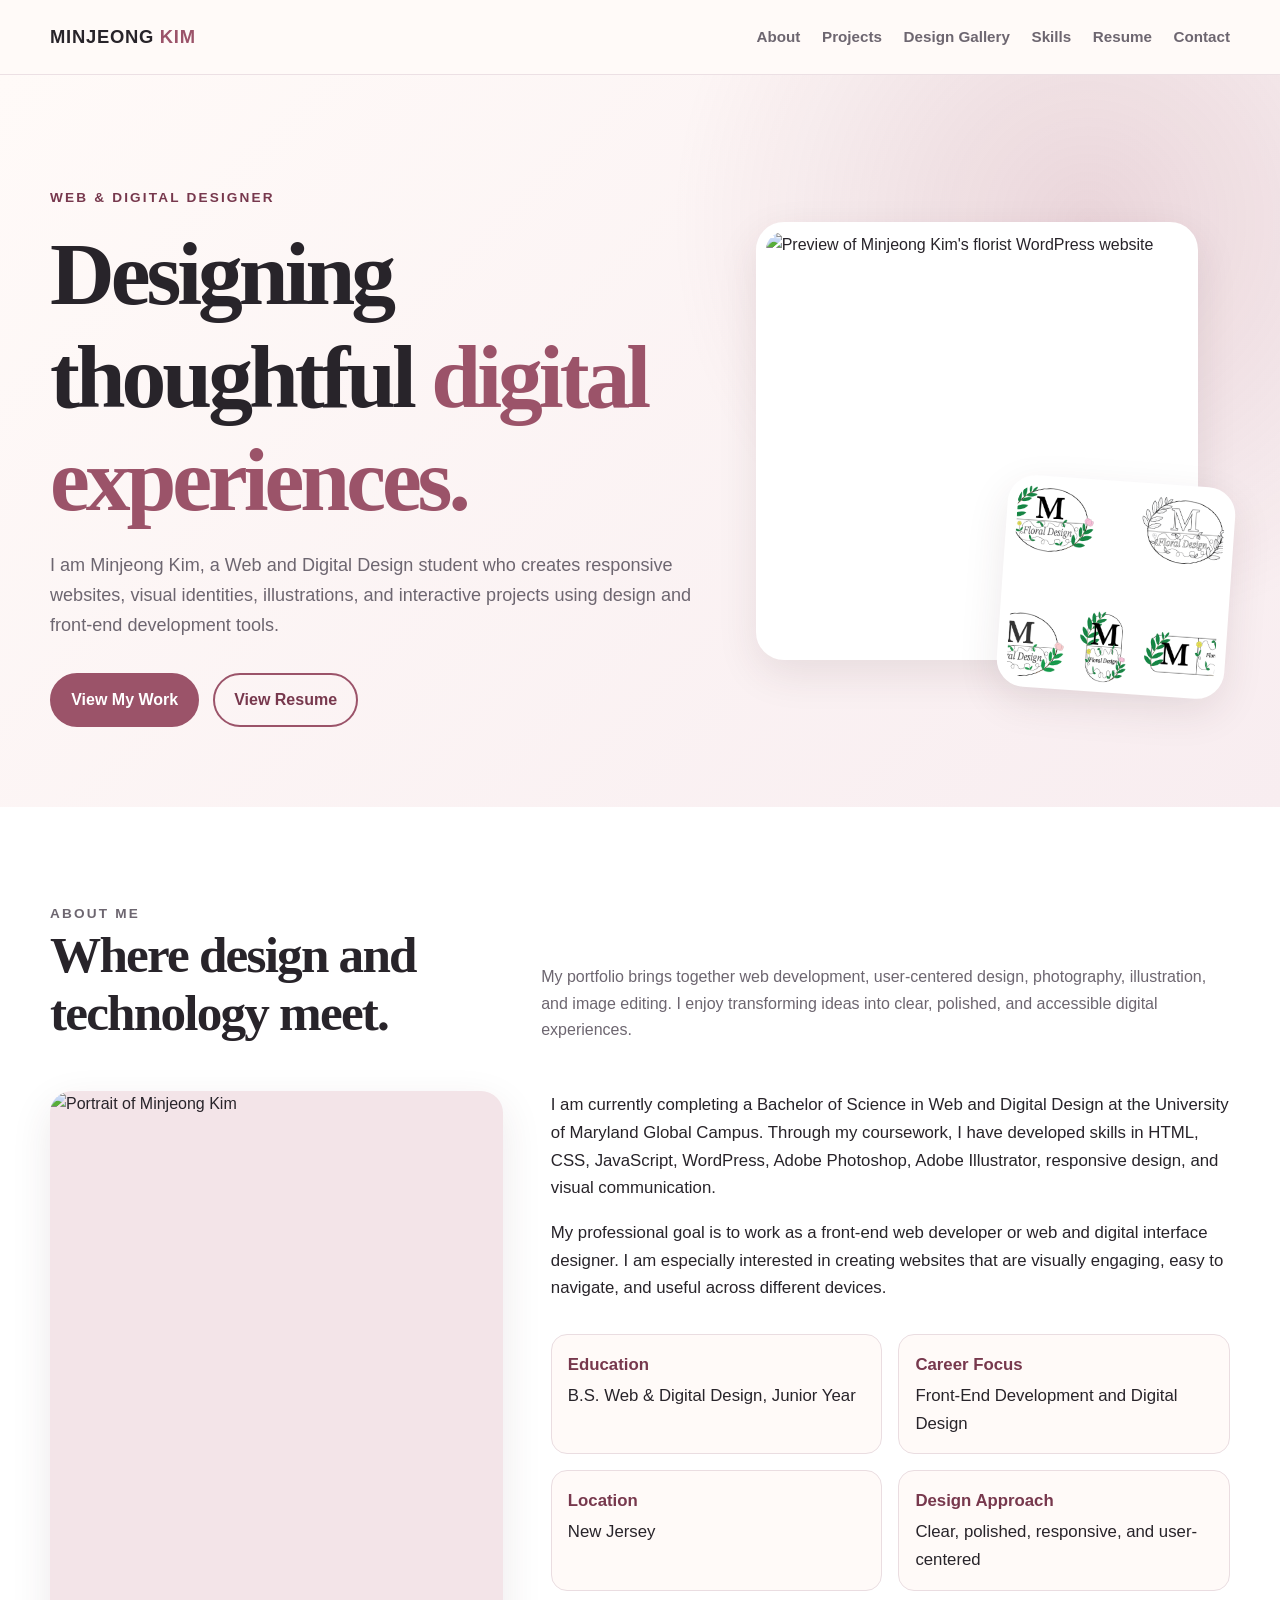
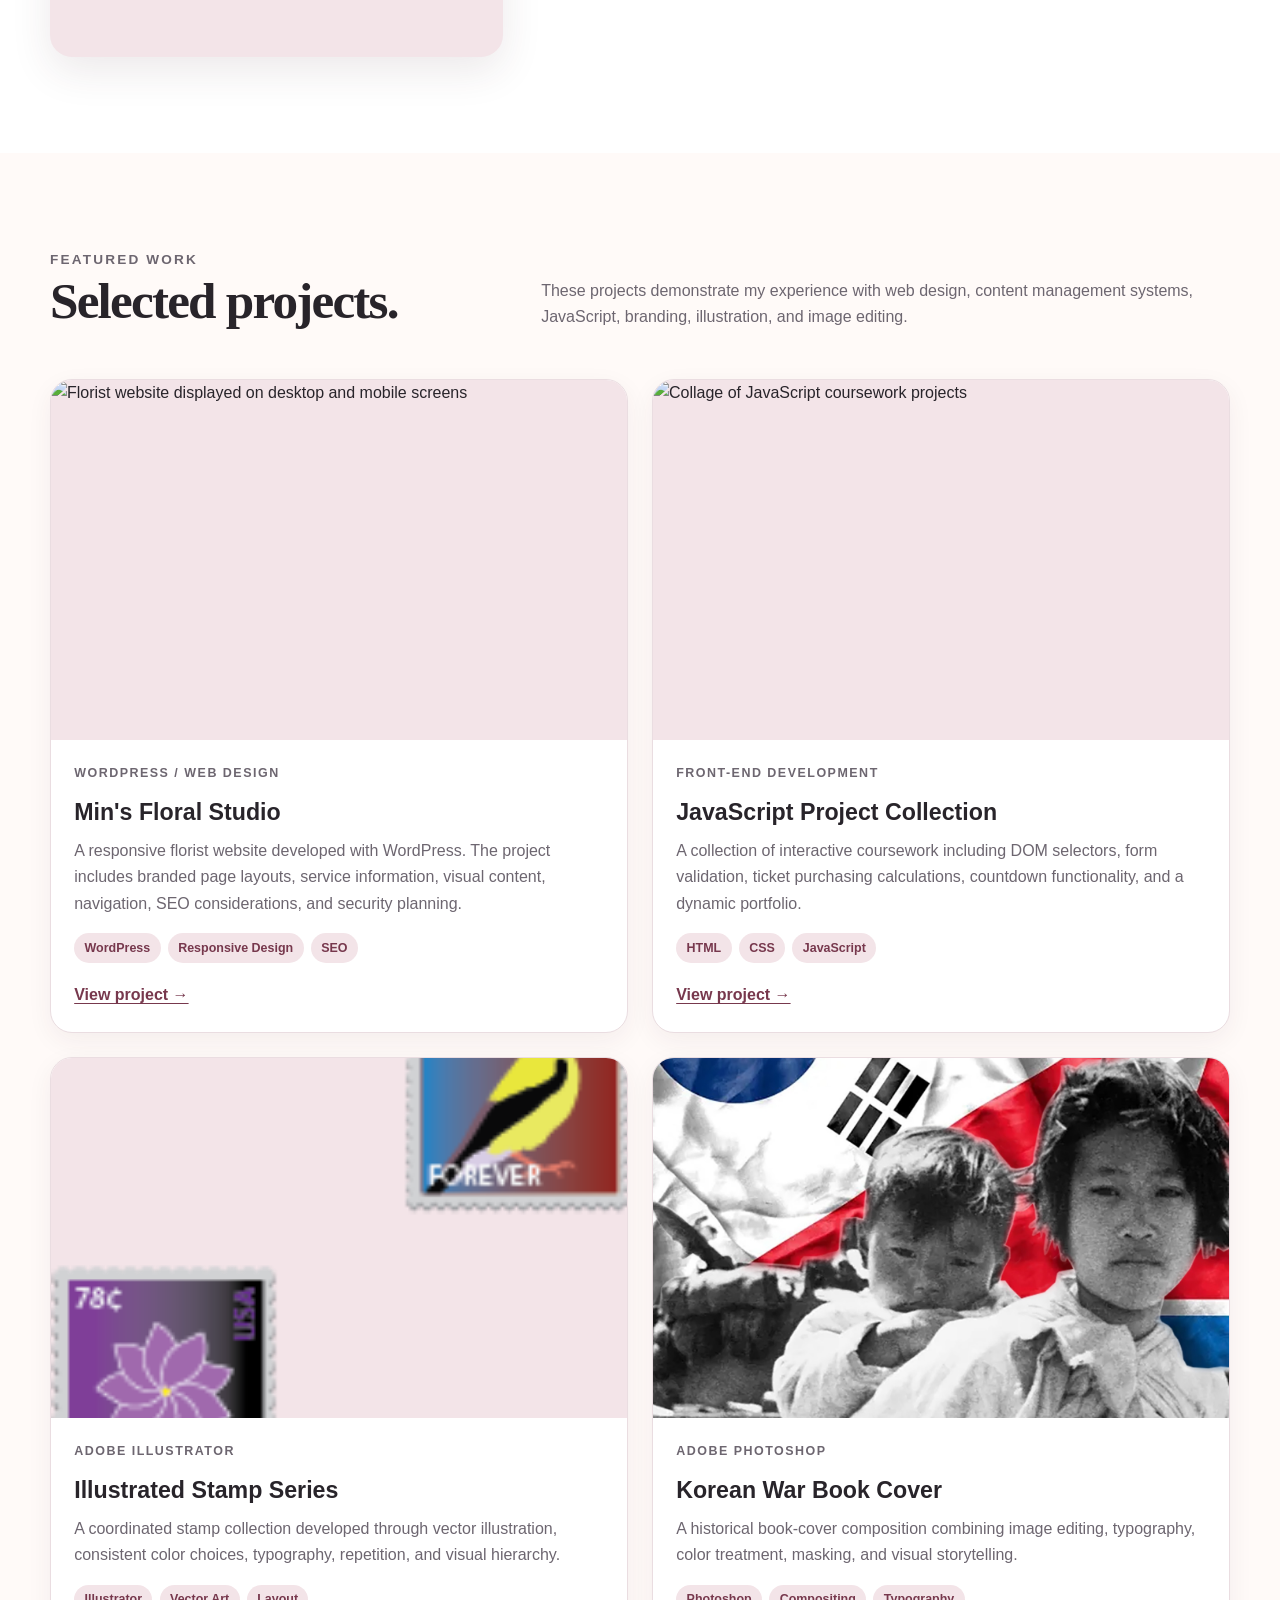
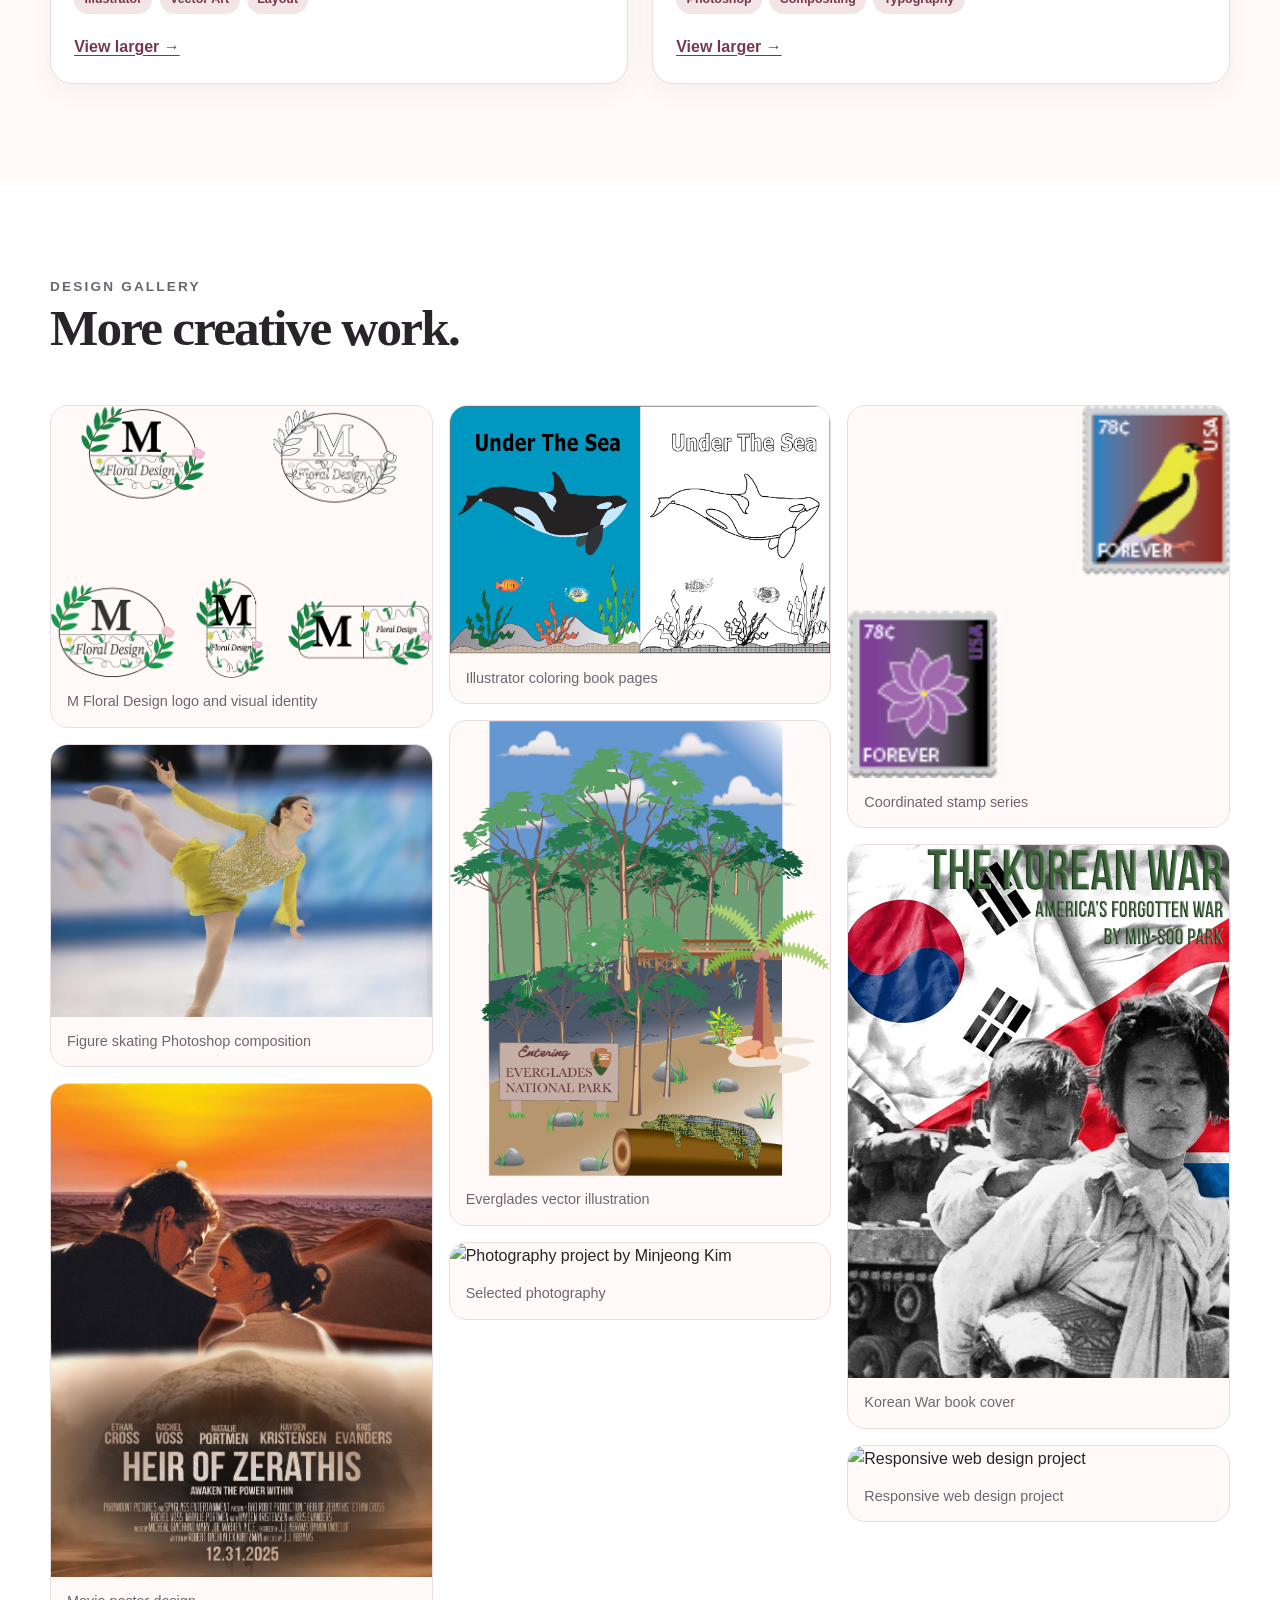
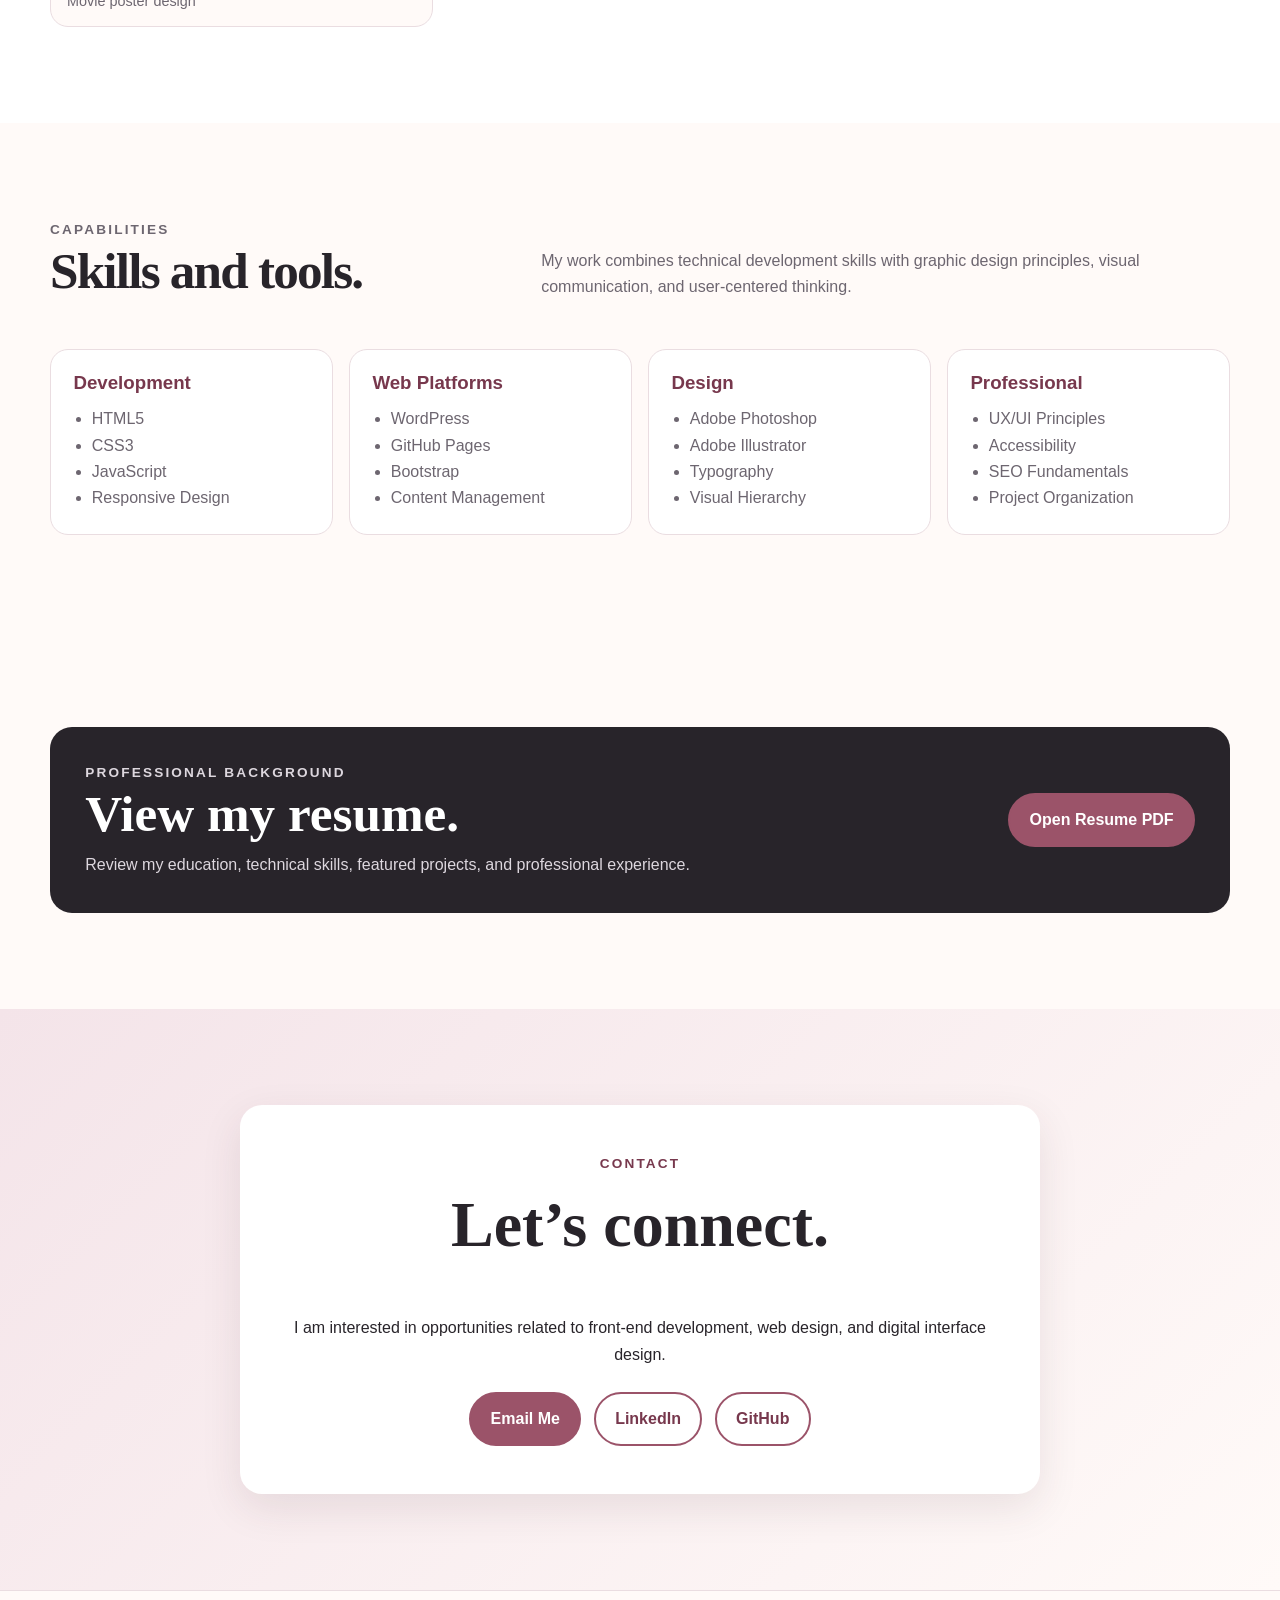
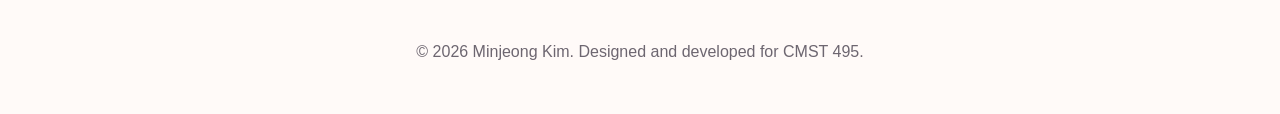
==== commit f7d7d2d8: "Update index.html" ====
--- a/portfolio/index.html
+++ b/portfolio/index.html
@@ -632,7 +632,7 @@
             <img src="images/florist-website.jpg" alt="Preview of Minjeong Kim's florist WordPress website">
           </div>
           <div class="hero-card small">
-            <img src="images/m-floral-logo.jpg" alt="M Floral Design logo">
+            <img src="images/m-floral-logo.png" alt="M Floral Design logo">
           </div>
         </div>
       </div>
@@ -750,7 +750,7 @@
 
           <article class="project-card">
             <div class="project-image">
-              <img src="images/stamp-series.jpg" alt="Illustrator stamp collection created by Minjeong Kim">
+              <img src="images/stamp-series.png" alt="Illustrator stamp collection created by Minjeong Kim">
             </div>
             <div class="project-content">
               <p class="project-type">Adobe Illustrator</p>
@@ -764,7 +764,7 @@
                 <span class="tag">Vector Art</span>
                 <span class="tag">Layout</span>
               </div>
-              <a class="project-link" href="images/stamp-series.jpg" target="_blank" rel="noopener">View larger →</a>
+              <a class="project-link" href="images/stamp-series.png" target="_blank" rel="noopener">View larger →</a>
             </div>
           </article>
 
@@ -798,15 +798,15 @@
             <p class="eyebrow">Design Gallery</p>
             <h2>More creative work.</h2>
           </div>
-          <p>
+         <!-- <p>
             Upload each image to the <strong>images</strong> folder using the exact filenames shown
             in the code, or update each <code>src</code> value to match your filenames.
-          </p>
+          </p>-->
         </div>
 
         <div class="gallery">
           <figure>
-            <img src="images/m-floral-logo.jpg" alt="M Floral Design logo">
+            <img src="images/m-floral-logo.png" alt="M Floral Design logo">
             <figcaption>M Floral Design logo and visual identity</figcaption>
           </figure>
 
@@ -821,12 +821,12 @@
           </figure>
 
           <figure>
-            <img src="images/coloring-book.jpg" alt="Illustrated coloring book pages">
+            <img src="images/coloring-book.png" alt="Illustrated coloring book pages">
             <figcaption>Illustrator coloring book pages</figcaption>
           </figure>
 
           <figure>
-            <img src="images/everglades-illustration.jpg" alt="Everglades vector illustration">
+            <img src="images/everglades-illustration.png" alt="Everglades vector illustration">
             <figcaption>Everglades vector illustration</figcaption>
           </figure>
 
@@ -836,7 +836,7 @@
           </figure>
 
           <figure>
-            <img src="images/stamp-series.jpg" alt="Illustrated stamp series">
+            <img src="images/stamp-series.png" alt="Illustrated stamp series">
             <figcaption>Coordinated stamp series</figcaption>
           </figure>
 
